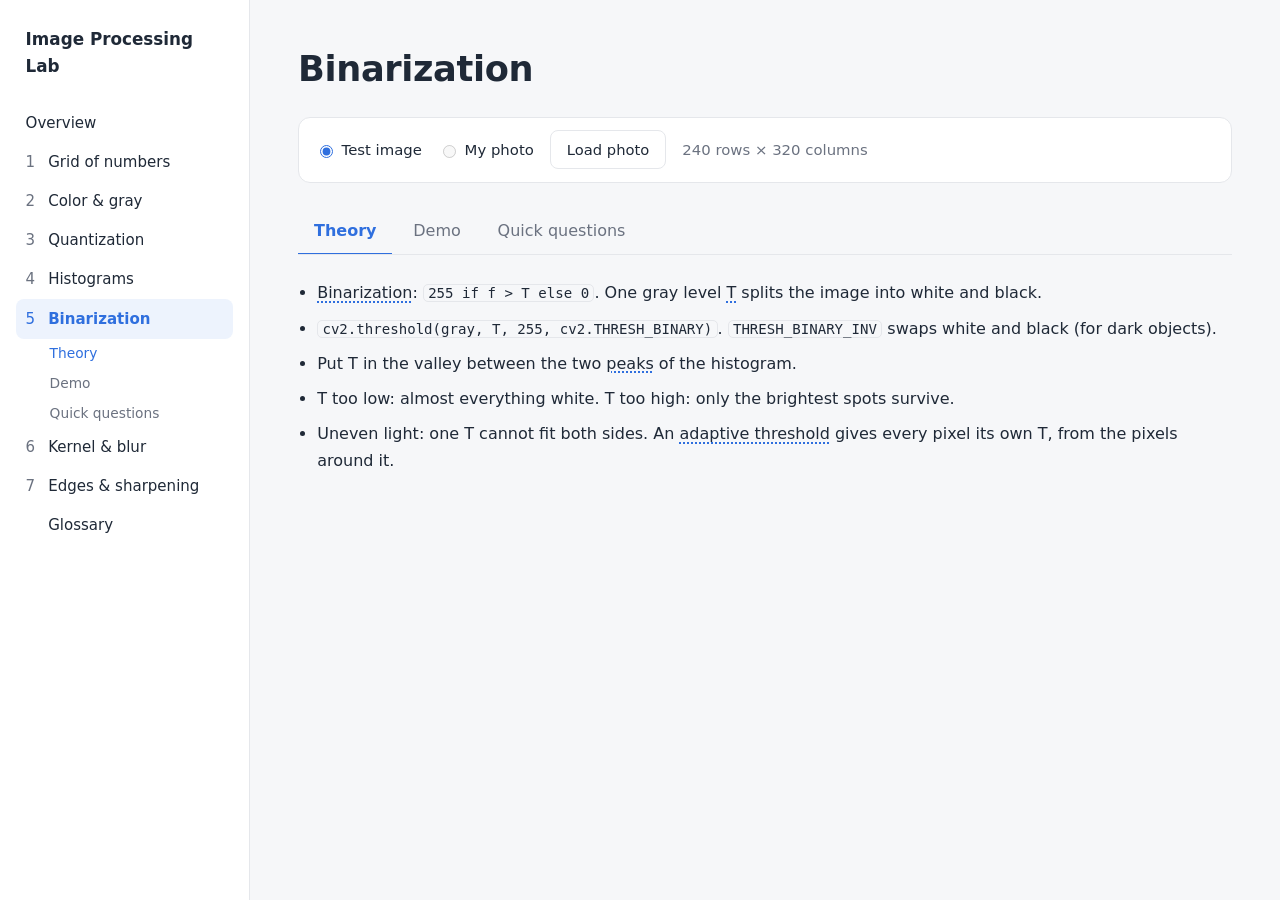
==== binarization.html @ 9d5de4fe "Section 7: code games instead of exercises, no quick questions - Fill in the blanks (Sobel and magni" ====
<!doctype html>
<html lang="en">
<head>
  <meta charset="utf-8">
  <meta name="viewport" content="width=device-width, initial-scale=1">
  <title>Binarization · Image Processing Lab</title>
  <link rel="stylesheet" href="css/style.css?v=20261104">
</head>
<body data-page="binarization">
<main>
  <h1>Binarization</h1>
  <div id="image-bar"></div>

  <!-- ============ Theory ============ -->
  <section class="part" id="theory" data-title="Theory">
    <ul class="points">
      <li><span class="term" data-term="binarization">Binarization</span>: <code>255 if f &gt; T else 0</code>. One gray level <span class="term" data-term="threshold">T</span> splits the image into white and black.</li>
      <li><code>cv2.threshold(gray, T, 255, cv2.THRESH_BINARY)</code>. <code>THRESH_BINARY_INV</code> swaps white and black (for dark objects).</li>
      <li>Put T in the valley between the two <span class="term" data-term="peak">peaks</span> of the histogram.</li>
      <li>T too low: almost everything white. T too high: only the brightest spots survive.</li>
      <li>Uneven light: one T cannot fit both sides. An <span class="term" data-term="adaptive-threshold">adaptive threshold</span> gives every pixel its own T, from the pixels around it.</li>
    </ul>
  </section>

  <!-- ============ Demo ============ -->
  <section class="part" id="demo" data-title="Demo">
    <div class="controls" style="margin-top:0">
      <label>T <input type="range" id="b-t" min="0" max="255" value="128"> <b id="b-t-val">128</b></label>
      <label><input type="checkbox" id="b-inv"> INV</label>
    </div>
    <div class="grid-2">
      <div>
        <canvas id="b-hist" style="width:100%;background:var(--surface);border:1px solid var(--border);border-radius:8px"></canvas>
        <p class="caption" id="b-stats"></p>
      </div>
      <canvas id="b-image" style="width:100%;border-radius:8px;border:1px solid var(--border)"></canvas>
    </div>
  </section>

  <!-- ============ Quick questions ============ -->
  <section class="part" id="nocode" data-title="Quick questions">
    <div id="game-click-valley"></div>
    <div id="game-which-t"></div>
    <div class="quiz">
      <p class="q">T = 20 on a normal photo gives…</p>
      <div class="choices">
        <button type="button" data-correct>almost all white</button>
        <button type="button">almost all black</button>
        <button type="button">half and half</button>
      </div>
      <p class="explain" hidden>Almost every pixel is brighter than 20, so it becomes 255.</p>
    </div>
    <div class="quiz">
      <p class="q">The left half of a page is in shadow. Which works better?</p>
      <div class="choices">
        <button type="button">one threshold T</button>
        <button type="button" data-correct>an adaptive threshold</button>
      </div>
      <p class="explain" hidden>Each pixel is compared with its own neighbourhood, so the shadow does not matter.</p>
    </div>
  </section>
</main>
<script src="js/test-image.js?v=20261104"></script>
<script src="js/glossary-data.js?v=20261104"></script>
<script src="js/core.js?v=20261104"></script>
<script src="js/games.js?v=20261104"></script>
<script src="js/pages/binarization.js?v=20261104"></script>
</body>
</html>
---- css/style.css ----
/* Image Processing Lab - one stylesheet for the whole site.
   Light theme only. The whole palette is four colors:
     text (dark gray), muted (gray for hints and borders),
     accent (blue: links, buttons, "correct"), alert (red: only for "wrong").
   Everything else is white or a very light gray background. */

:root {
  --bg: #f6f7f9;          /* page background */
  --surface: #ffffff;     /* cards */
  --text: #1f2937;
  --muted: #6b7280;
  --border: #e5e7eb;
  --accent: #2f6fde;
  --accent-soft: #edf3fd;
  --alert: #d64545;
  --alert-soft: #fdf1f1;
  --radius: 12px;
  --sans: system-ui, -apple-system, "Segoe UI", Roboto, sans-serif;
  --mono: ui-monospace, "SF Mono", Menlo, Consolas, monospace;
  color-scheme: light;
}

* { box-sizing: border-box; }
html { -webkit-text-size-adjust: 100%; scroll-padding-top: 24px; }
body { margin: 0; background: var(--bg); color: var(--text); font: 16px/1.65 var(--sans); }
h1, h2, h3 { line-height: 1.25; font-weight: 650; letter-spacing: -.01em; }
h1 { font-size: clamp(1.7rem, 3.4vw, 2.2rem); margin: .2em 0 .4em; }
h2 { font-size: 1.35rem; margin: 3rem 0 1rem; }
h3 { font-size: 1.05rem; margin: 1.8rem 0 .5rem; }
a { color: var(--accent); text-decoration: none; }
a:hover { text-decoration: underline; }
p { margin: .7em 0; }
code { font-family: var(--mono); font-size: .88em; background: var(--bg); border: 1px solid var(--border); padding: 0 .3em; border-radius: 5px; }
canvas { display: block; max-width: 100%; height: auto; }
button, select, input { font: inherit; color: inherit; }
input[type=range], input[type=radio], input[type=checkbox] { accent-color: var(--accent); }
img { max-width: 100%; }

/* ---------- dashboard layout: sidebar + content ---------- */
.layout { display: grid; grid-template-columns: 250px minmax(0, 1fr); min-height: 100vh; }
.sidebar { position: sticky; top: 0; height: 100vh; overflow-y: auto; background: var(--surface); border-right: 1px solid var(--border); padding: 1.6rem 1rem; }
.brand { display: block; font-weight: 700; color: var(--text); font-size: 1.05rem; padding: 0 .6rem 1.4rem; }
.brand:hover { text-decoration: none; }
.side-nav a { display: block; color: var(--text); padding: .45rem .6rem; border-radius: 8px; font-size: .94rem; }
.side-nav a:hover { background: var(--bg); text-decoration: none; }
.side-nav a.current { background: var(--accent-soft); color: var(--accent); font-weight: 600; }
.side-nav .num { display: inline-block; width: 1.5em; color: var(--muted); font-weight: 400; }
.side-nav a.current .num { color: var(--accent); }
.side-nav .sub a { font-size: .86rem; color: var(--muted); padding: .22rem .6rem .22rem 2.1rem; }
.side-nav .sub a:hover { color: var(--text); background: none; }
.side-label { font-size: .72rem; text-transform: uppercase; letter-spacing: .08em; color: var(--muted); padding: 1.2rem .6rem .3rem; }
.menu-btn { display: none; }

main { padding: 2.5rem 3rem 4rem; max-width: 1080px; width: 100%; }
.site-footer { grid-column: 2; color: var(--muted); font-size: .85rem; padding: 0 3rem 2rem; }

@media (max-width: 900px) {
  .layout { grid-template-columns: minmax(0, 1fr); }
  .sidebar { z-index: 20; height: auto; padding: .7rem 16px; display: flex; flex-wrap: wrap; align-items: center; border-right: 0; border-bottom: 1px solid var(--border); }
  .brand { padding: 0; margin-right: auto; }
  .menu-btn { display: inline-block; background: var(--surface); border: 1px solid var(--border); border-radius: 8px; padding: .25rem .8rem; cursor: pointer; }
  .side-nav { display: none; width: 100%; padding-top: .6rem; max-height: 75vh; overflow-y: auto; }
  .side-nav.open { display: block; }
  main { padding: 1.5rem 16px 3rem; }
  .site-footer { grid-column: 1; padding: 0 16px 2rem; }
}

/* ---------- page header ---------- */
.section-num { color: var(--muted); font-size: .8rem; letter-spacing: .08em; text-transform: uppercase; margin: 0; }
.lead { font-size: 1.08rem; color: var(--muted); max-width: 44em; }

/* ---------- image picker ---------- */
.image-bar { display: flex; flex-wrap: wrap; align-items: center; gap: .6rem 1rem; background: var(--surface); border: 1px solid var(--border); border-radius: var(--radius); padding: .8rem 1rem; margin: 1.6rem 0; font-size: .93rem; }
.image-bar .label { font-weight: 600; }
.image-bar label { display: inline-flex; gap: .35rem; align-items: center; }
.image-bar .status, .image-bar .private { color: var(--muted); }
.image-bar .private { font-size: .82rem; width: 100%; }

/* ---------- boxes ---------- */
.card, .game, .exercise, .quiz { background: var(--surface); border: 1px solid var(--border); border-radius: var(--radius); padding: 1.3rem 1.4rem; margin: 1.2rem 0; }
.analogy { background: var(--surface); border: 1px solid var(--border); border-left: 3px solid var(--accent); border-radius: 0 var(--radius) var(--radius) 0; padding: .8rem 1.1rem; margin: 1.2rem 0; }
.analogy::before { content: "Everyday picture"; display: block; font-size: .72rem; text-transform: uppercase; letter-spacing: .08em; color: var(--muted); margin-bottom: .2rem; }
.callout { background: var(--accent-soft); border-radius: var(--radius); padding: .8rem 1.1rem; margin: 1.2rem 0; }
.formula { font-family: Georgia, serif; font-style: italic; font-size: 1.1rem; text-align: center; padding: .9rem; background: var(--surface); border: 1px solid var(--border); border-radius: var(--radius); margin: 1.2rem 0; overflow-x: auto; }
.grid-2 { display: grid; grid-template-columns: repeat(auto-fit, minmax(280px, 1fr)); gap: 1.4rem; align-items: start; }
.grid-3 { display: grid; grid-template-columns: repeat(auto-fit, minmax(200px, 1fr)); gap: 1rem; align-items: start; }
.row-3 { display: grid; grid-template-columns: repeat(3, minmax(0, 1fr)); gap: .8rem; }
.grid-2 > .card, .grid-3 > .card { margin: 0; }
.figure { margin: 0; }
.figure canvas { width: 100%; border-radius: 8px; border: 1px solid var(--border); }
.figure figcaption, .caption { font-size: .85rem; color: var(--muted); margin-top: .4rem; text-align: center; }
.pixelated { image-rendering: pixelated; image-rendering: crisp-edges; }
.controls { display: flex; flex-wrap: wrap; gap: .7rem 1.4rem; align-items: center; margin: .8rem 0; }
.controls label { display: flex; align-items: center; gap: .5rem; }
.controls input[type=range] { width: 160px; max-width: 45vw; }
.controls label { max-width: 100%; flex-wrap: wrap; }
.controls select { max-width: 100%; padding: .3rem .5rem; border: 1px solid var(--border); border-radius: 8px; background: var(--surface); }
.readout { white-space: pre-wrap; font-family: var(--mono); font-size: .88rem; background: var(--surface); border: 1px solid var(--border); padding: .6rem .8rem; border-radius: 8px; min-height: 2.4em; }
.btn { background: var(--accent); color: #fff; border: 1px solid var(--accent); border-radius: 8px; padding: .4rem 1rem; cursor: pointer; font-weight: 600; font-size: .92rem; }
.btn:hover { filter: brightness(1.05); }
.btn.secondary { background: var(--surface); color: var(--text); border-color: var(--border); font-weight: 500; }
.btn.secondary:hover { border-color: var(--muted); }
.btn:disabled { opacity: .5; cursor: default; }
.file-btn { position: relative; overflow: hidden; display: inline-block; }
.file-btn input { position: absolute; inset: 0; opacity: 0; cursor: pointer; }

/* ---------- glossary terms ---------- */
.term { text-decoration: underline dotted var(--accent) 1.5px; text-underline-offset: 3px; cursor: help; }
.term:focus-visible { outline: 2px solid var(--accent); border-radius: 3px; }
.term-pop { position: absolute; z-index: 50; max-width: 300px; background: var(--surface); color: var(--text); border: 1px solid var(--border); padding: .7rem .9rem; border-radius: 10px; font-size: .88rem; line-height: 1.5; box-shadow: 0 8px 24px rgba(31, 41, 55, .12); }
.term-pop a { display: inline-block; margin-top: .25rem; }
.term-list { display: flex; flex-wrap: wrap; gap: .5rem; padding: 0; list-style: none; }
.term-list li { background: var(--surface); border: 1px solid var(--border); border-radius: 999px; padding: .15rem .8rem; font-size: .92rem; }

/* ---------- code ---------- */
.code { position: relative; background: var(--surface); border: 1px solid var(--border); border-radius: var(--radius); margin: 1rem 0; }
.code pre { margin: 0; padding: 1rem 1.1rem; overflow-x: auto; font: .85rem/1.6 var(--mono); color: var(--text); white-space: pre; }
.code .copy { position: absolute; top: .5rem; right: .5rem; font-size: .75rem; padding: .1rem .55rem; border-radius: 6px; border: 1px solid var(--border); background: var(--surface); color: var(--muted); cursor: pointer; }
.code .copy:hover { color: var(--text); }
.code .filename { font: .75rem var(--mono); color: var(--muted); padding: .6rem 1.1rem 0; }
.tok-kw { color: var(--accent); }
.tok-com { color: var(--muted); font-style: italic; }
.code-notes { display: grid; grid-template-columns: minmax(0, 1.4fr) minmax(0, 1fr); gap: 1.4rem; align-items: start; }
@media (max-width: 760px) { .code-notes { grid-template-columns: minmax(0, 1fr); } }
.line-notes { list-style: none; padding: 0; margin: 1rem 0; font-size: .92rem; }
.line-notes li { padding: .2rem 0 .7rem; border-bottom: 1px solid var(--border); margin-bottom: .7rem; }
.line-notes li:last-child { border-bottom: 0; }
.line-notes code { overflow-wrap: anywhere; }

/* ---------- games ---------- */
.game-head { display: flex; align-items: center; gap: .3rem 1rem; flex-wrap: wrap; }
.game-type { width: 100%; font-size: .72rem; letter-spacing: .08em; text-transform: uppercase; color: var(--muted); }
.game h3 { margin: 0; flex: 1 1 auto; }
.game .task { margin: .5rem 0 1rem; color: var(--muted); }
.feedback { margin-top: 1rem; padding: .7rem .9rem; border-radius: 8px; display: none; }
.feedback.show { display: block; }
.feedback.good { background: var(--accent-soft); color: var(--accent); }
.feedback.bad { background: var(--alert-soft); color: var(--alert); }
.feedback.info { background: var(--bg); color: var(--text); }
.feedback strong { white-space: pre-wrap; }
.feedback .why { color: var(--text); display: block; margin-top: .2rem; }
.live-code pre { white-space: pre-wrap; }
.live-code select, .live-code input { font: inherit; font-family: var(--mono); background: var(--surface); border: 1px solid var(--accent); border-radius: 6px; padding: 0 .25rem; color: var(--accent); }
.live-code input[type=number] { width: 4.6em; }
.live-code input[type=range] { vertical-align: middle; width: 120px; }
.blank-ok { background: var(--accent-soft) !important; }
.blank-bad { border-color: var(--alert) !important; background: var(--alert-soft) !important; color: var(--alert) !important; }
.live-out { margin-top: .8rem; }

.lines { list-style: none; padding: 0; margin: .6rem 0 1rem; font: .85rem/1.45 var(--mono); }
.lines li { display: flex; align-items: center; gap: .4rem; background: var(--surface); border: 1px solid var(--border); border-radius: 8px; margin: .35rem 0; padding: .3rem .4rem; }
.lines li pre { margin: 0; flex: 1; min-width: 0; font: inherit; white-space: pre-wrap; overflow-wrap: anywhere; }
.lines li.dragging { opacity: .6; border-style: dashed; border-color: var(--accent); }
.lines li.ok { border-color: var(--accent); }
.lines li.wrong { border-color: var(--alert); background: var(--alert-soft); }
.lines .handle { touch-action: none; cursor: grab; color: var(--muted); padding: 0 .3rem; user-select: none; }
.lines .mv { border: 1px solid var(--border); background: var(--surface); border-radius: 6px; cursor: pointer; padding: 0 .45rem; color: var(--muted); }

.bug-lines { list-style: none; padding: 0; margin: .6rem 0; font: .85rem/1.45 var(--mono); }
.bug-lines li { padding: .35rem .7rem; border: 1px solid transparent; border-radius: 8px; cursor: pointer; background: var(--bg); margin: .25rem 0; white-space: pre-wrap; overflow-wrap: anywhere; }
.bug-lines li:hover { border-color: var(--border); background: var(--surface); }
.bug-lines li.wrong { border-color: var(--alert); background: var(--alert-soft); }
.bug-lines li.ok { border-color: var(--accent); background: var(--accent-soft); }

.options { display: grid; grid-template-columns: repeat(auto-fit, minmax(150px, 1fr)); gap: .7rem; margin: .8rem 0; }
.option { border: 1px solid var(--border); background: var(--surface); border-radius: 10px; padding: .55rem .8rem; cursor: pointer; text-align: left; font-family: var(--mono); font-size: .9rem; }
.option:hover:not(:disabled) { border-color: var(--accent); }
.option.ok { border-color: var(--accent); background: var(--accent-soft); }
.option.wrong { border-color: var(--alert); background: var(--alert-soft); }
.option canvas { width: 100%; margin-bottom: .3rem; border-radius: 6px; border: 1px solid var(--border); }

.match-grid { display: grid; grid-template-columns: repeat(auto-fit, minmax(200px, 1fr)); gap: 1rem; margin: .6rem 0 1.2rem; }
.match-item { border: 1px solid var(--border); border-radius: 10px; padding: .6rem; background: var(--surface); }
.match-item.ok { border-color: var(--accent); }
.match-item.wrong { border-color: var(--alert); }
.match-item select { width: 100%; margin-top: .5rem; padding: .3rem; border-radius: 8px; border: 1px solid var(--border); background: var(--surface); }
.match-item canvas { width: 100%; border-radius: 6px; }
.match-item .code { margin: 0; }
.match-item .code pre { font-size: .78rem; padding: .6rem; white-space: pre-wrap; }
.tag { display: inline-block; font-weight: 600; color: var(--muted); font-size: .85rem; margin-bottom: .3rem; }

.click-stage { position: relative; display: block; max-width: 640px; }
.click-stage canvas { cursor: crosshair; width: 100%; border-radius: 8px; }
/* every picture in a game gets a thin frame, so white parts do not blend into the card */
.game canvas { border: 1px solid var(--border); border-radius: 8px; }
.score { font-size: .85rem; color: var(--muted); }
.game-body > .btn { margin-top: .8rem; }

/* ---------- exercises and quizzes ---------- */
.exercise details { margin: 1rem 0; }
.exercise summary { cursor: pointer; font-weight: 600; color: var(--accent); }
.expected table { border-collapse: collapse; width: 100%; font-size: .9rem; margin: .4rem 0 .8rem; }
.expected th { text-align: left; font-weight: 600; color: var(--muted); font-size: .8rem; }
.expected th, .expected td { border-bottom: 1px solid var(--border); padding: .5rem .6rem; vertical-align: top; }
.expected td.val { font-family: var(--mono); white-space: pre; }
.expected .table-wrap { overflow-x: auto; }

.quiz .q { font-weight: 600; margin-top: 0; }
.quiz .choices { display: grid; gap: .5rem; }
.quiz .choices button { text-align: left; border: 1px solid var(--border); background: var(--surface); border-radius: 10px; padding: .5rem .8rem; cursor: pointer; }
.quiz .choices button:hover:not(:disabled) { border-color: var(--accent); }
.quiz .choices button.ok { border-color: var(--accent); background: var(--accent-soft); }
.quiz .choices button.wrong { border-color: var(--alert); background: var(--alert-soft); }

/* ---------- section-specific pieces ---------- */
.inspector-zoom { border-collapse: collapse; font: .72rem var(--mono); margin: .5rem 0; }
.inspector-zoom td { width: 2.8em; height: 2.2em; text-align: center; border: 1px solid rgba(128, 128, 128, .3); }
.inspector-zoom td.center { outline: 2px solid var(--accent); outline-offset: -2px; }
.inspector-zoom th { font-weight: 400; color: var(--muted); padding: 0 .3rem; }
.swatch { width: 100%; height: 90px; border-radius: 10px; border: 1px solid var(--border); }
.steps { display: grid; gap: .5rem; }
.step { background: var(--surface); border: 1px solid var(--border); border-radius: 10px; padding: .6rem .8rem; font-family: var(--mono); font-size: .86rem; }
.step b { font-family: var(--sans); }
.fs-grid { border-collapse: collapse; font: .78rem var(--mono); margin: .5rem 0; }
.fs-grid td { width: 3.6em; height: 2.7em; text-align: center; border: 1px solid rgba(128, 128, 128, .35); }
.fs-grid td.current { outline: 3px solid var(--alert); outline-offset: -3px; }
.fs-grid td.target { outline: 3px dashed var(--accent); outline-offset: -3px; }
.fs-grid td small { display: block; font-size: .7rem; font-weight: 700; color: var(--accent); background: rgba(255, 255, 255, .85); }
.fs-grid.diagram { margin: 1.2rem auto; }
.fs-grid.diagram td { background: var(--surface); }
.fs-grid.diagram td.done { background: var(--bg); color: var(--muted); }
.fs-grid.diagram td.me { background: var(--accent); color: #fff; }
.mark-current { outline: 3px solid var(--alert); padding: 0 .3em; }
.mark-target { outline: 3px dashed var(--accent); padding: 0 .3em; }
.legend-dot { display: inline-block; width: .8em; height: .8em; border-radius: 2px; vertical-align: middle; margin-right: .3em; border: 1px solid var(--border); }

.notes-placeholder { border: 1px dashed var(--muted); border-radius: var(--radius); padding: 1.2rem 1.4rem; background: var(--surface); margin-top: 2rem; }
.notes-placeholder h2 { margin-top: 0; }

.cards { display: grid; grid-template-columns: repeat(auto-fit, minmax(240px, 1fr)); gap: 1.2rem; margin: 1.2rem 0; }
.cards a.card { color: inherit; margin: 0; transition: border-color .15s; }
.cards a.card:hover { text-decoration: none; border-color: var(--accent); }
.cards .num { color: var(--accent); font-weight: 700; font-size: .85rem; }
.cards h3 { margin: .4rem 0 .3rem; }
.cards p { color: var(--muted); font-size: .93rem; margin: 0; }

.pager { display: flex; justify-content: space-between; gap: 1rem; margin-top: 3.5rem; border-top: 1px solid var(--border); padding-top: 1.2rem; flex-wrap: wrap; }
.letters { display: flex; flex-wrap: wrap; gap: .3rem; }
.letters a { display: inline-block; min-width: 2rem; text-align: center; padding: .15rem .4rem; border: 1px solid var(--border); border-radius: 8px; background: var(--surface); }
.glossary dt { font-weight: 650; font-size: 1.02rem; margin-top: 1.1rem; }
.glossary dd { margin: .2rem 0 0; }
.glossary dd a { font-size: .88rem; }
.glossary .letter h2 { color: var(--muted); font-size: 1rem; margin: 2.2rem 0 0; border-bottom: 1px solid var(--border); padding-bottom: .3rem; }
.glossary dt:target, .glossary dt:target + dd { background: var(--accent-soft); border-radius: 6px; padding-left: .5rem; }

/* phones: slightly smaller code so more of each line fits */
@media (max-width: 600px) {
  .lines, .bug-lines, .code pre { font-size: .78rem; }
  .card, .game, .exercise, .quiz { padding: 1rem; }
}

/* ---------- tabs: one part of a topic at a time ---------- */
.tabs { display: flex; gap: .3rem; border-bottom: 1px solid var(--border); margin: 1.4rem 0 1.6rem; overflow-x: auto; overflow-y: hidden; } /* scrolls sideways on narrow phones only */
.tabs a { padding: .55rem 1rem; color: var(--muted); border-bottom: 2px solid transparent; margin-bottom: -1px; white-space: nowrap; }
.tabs a:hover { color: var(--text); text-decoration: none; }
.tabs a.active { color: var(--accent); border-bottom-color: var(--accent); font-weight: 600; }
.side-nav .sub a.active { color: var(--accent); }
.part > :first-child { margin-top: 0; }
.points { padding-left: 1.2rem; margin: 0; }
.points li { margin: .55rem 0; }
.part h2 { font-size: 1.1rem; margin: 2rem 0 .6rem; }
.quiz, .exercise { position: relative; }
.corner-reset { position: absolute; top: 1.3rem; right: 1.4rem; }   /* same spot as the Reset of the games */
@media (max-width: 600px) { .corner-reset { top: 1rem; right: 1rem; } }
.quiz .q, .exercise > h3 { padding-right: 5.5rem; }

[hidden] { display: none !important; }

/* ---------- filtering labs (sections 6 and 7) ---------- */
.diagram-svg { display: block; width: 100%; max-width: 640px; height: auto; margin: 1.2rem 0; border: 1px solid var(--border); border-radius: var(--radius); }
.presets { display: flex; flex-wrap: wrap; gap: .4rem; margin: .4rem 0 1rem; }
.kernel-edit { border-collapse: collapse; margin: 0 0 .6rem; }
.kernel-edit td { padding: 2px; }
.kernel-edit input { width: 4.2em; padding: .35rem .3rem; text-align: center; font-family: var(--mono); border: 1.5px solid #534AB7; border-radius: 6px; background: #f1f0fc; }
.kernel-edit input.blank-bad { border-color: var(--alert); background: var(--alert-soft); }
.readout.calc { font-family: inherit; white-space: normal; }
.calc-grid { border-collapse: collapse; margin: .5rem 0; font: .8rem var(--mono); }
.calc-grid td { border: 1px solid var(--border); padding: .3rem .45rem; text-align: center; }
.calc-grid td.outside { color: var(--muted); background: var(--bg); }
.calc-grid .coef { color: #534AB7; }
canvas.clickable { cursor: crosshair; }
.num-grid { border-collapse: collapse; margin: 0 auto; font: .8rem var(--mono); }
.num-grid td { width: 2.6em; height: 2.2em; text-align: center; border: 1px solid #fff; }
.slide-demo { display: flex; flex-wrap: wrap; gap: 1rem 1.6rem; align-items: flex-start; margin: .6rem 0 1rem; }
.slide-demo .figure { margin: 0; }
.table-scroll { overflow-x: auto; max-width: 100%; }
.num-grid.slide td { width: 2.4em; height: 2em; font-size: .78rem; }
.num-grid td.pad { background: #e7e5df; color: var(--muted); font-style: italic; }
.num-grid td.empty { background: var(--bg); cursor: pointer; }
.num-grid td.win { box-shadow: inset 0 0 0 1px #000; }
.num-grid td.center { box-shadow: inset 0 0 0 2.5px #000; font-weight: 700; }
.num-grid td.current { box-shadow: inset 0 0 0 2.5px #3B6D11; font-weight: 700; }
#ks-out td { cursor: pointer; }
.num-grid.kernel td { background: #AFA9EC; border: 1.5px solid #534AB7; width: 2.4em; height: 2em; }
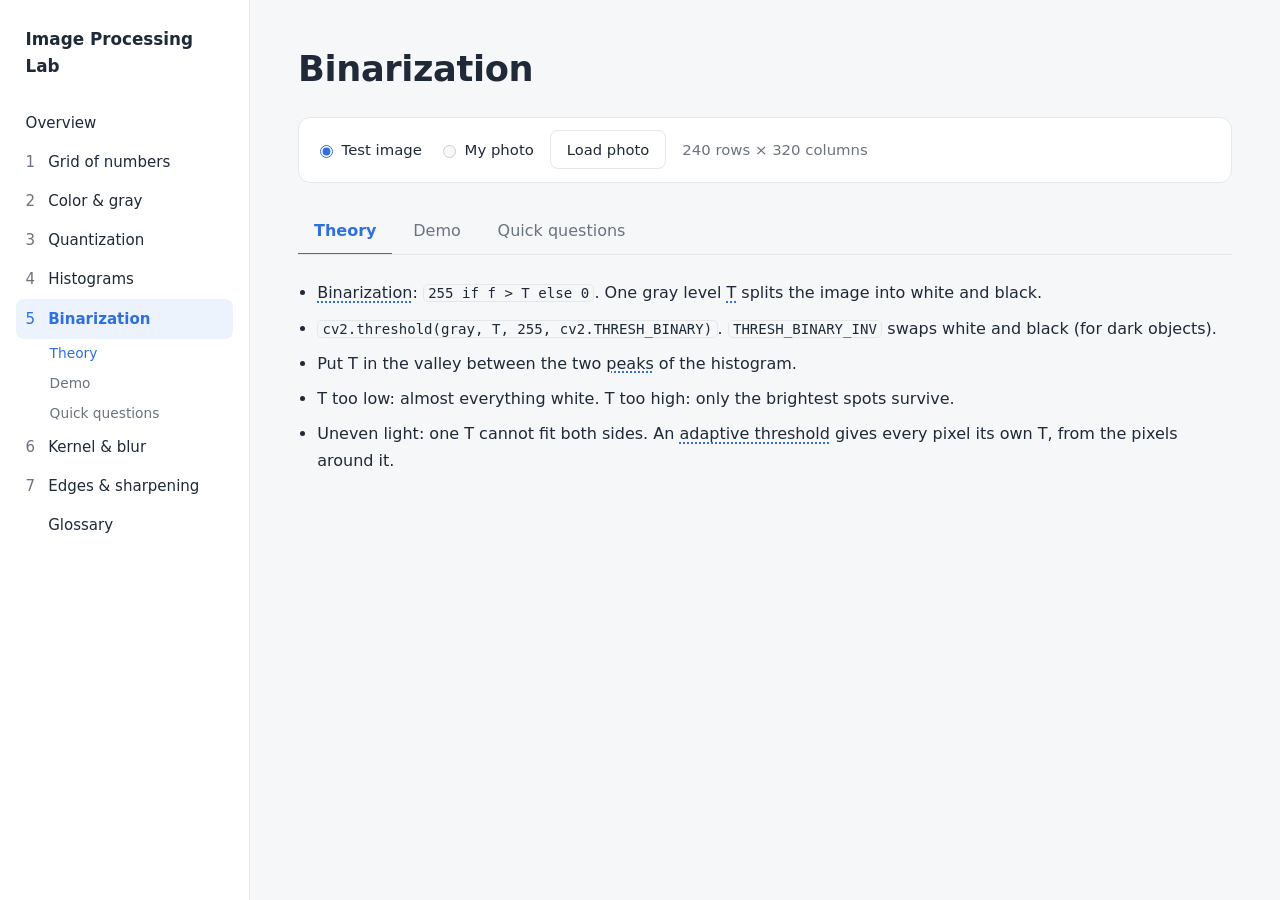
==== commit 481e4f16: "Fewer demo controls in sections 6 and 7 Each demo has one choice; no per-demo image pickers, extra s" ====
--- a/binarization.html
+++ b/binarization.html
@@ -4,7 +4,7 @@
   <meta charset="utf-8">
   <meta name="viewport" content="width=device-width, initial-scale=1">
   <title>Binarization · Image Processing Lab</title>
-  <link rel="stylesheet" href="css/style.css?v=20261104">
+  <link rel="stylesheet" href="css/style.css?v=20261107">
 </head>
 <body data-page="binarization">
 <main>
@@ -60,10 +60,10 @@
     </div>
   </section>
 </main>
-<script src="js/test-image.js?v=20261104"></script>
-<script src="js/glossary-data.js?v=20261104"></script>
-<script src="js/core.js?v=20261104"></script>
-<script src="js/games.js?v=20261104"></script>
-<script src="js/pages/binarization.js?v=20261104"></script>
+<script src="js/test-image.js?v=20261107"></script>
+<script src="js/glossary-data.js?v=20261107"></script>
+<script src="js/core.js?v=20261107"></script>
+<script src="js/games.js?v=20261107"></script>
+<script src="js/pages/binarization.js?v=20261107"></script>
 </body>
 </html>
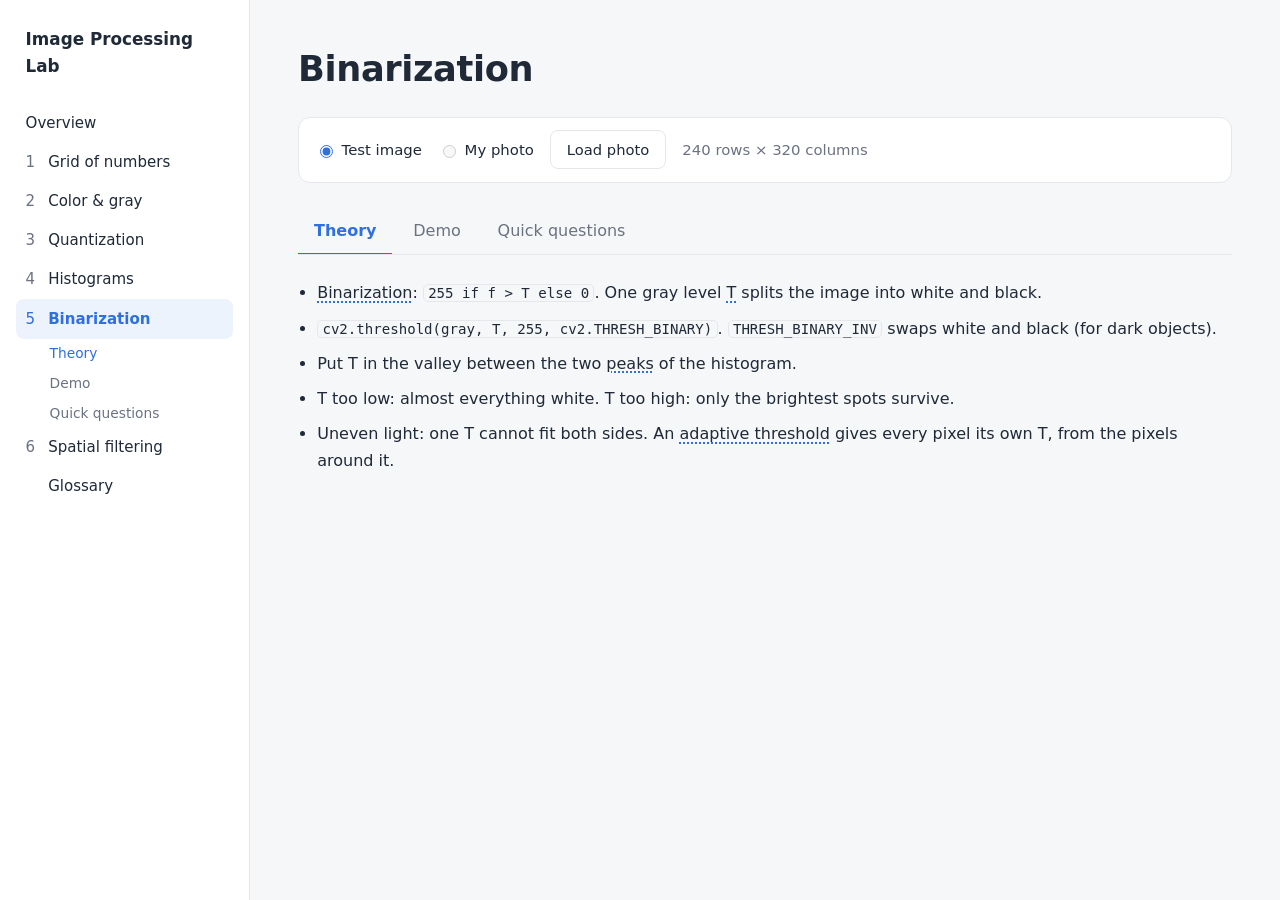
==== commit d9ee3024: "Merge lab 5 into one page: Spatial filtering - spatial.html with six topic tabs (Kernel, Borders, Bl" ====
--- a/binarization.html
+++ b/binarization.html
@@ -4,7 +4,7 @@
   <meta charset="utf-8">
   <meta name="viewport" content="width=device-width, initial-scale=1">
   <title>Binarization · Image Processing Lab</title>
-  <link rel="stylesheet" href="css/style.css?v=20261107">
+  <link rel="stylesheet" href="css/style.css?v=20261108">
 </head>
 <body data-page="binarization">
 <main>
@@ -60,10 +60,10 @@
     </div>
   </section>
 </main>
-<script src="js/test-image.js?v=20261107"></script>
-<script src="js/glossary-data.js?v=20261107"></script>
-<script src="js/core.js?v=20261107"></script>
-<script src="js/games.js?v=20261107"></script>
-<script src="js/pages/binarization.js?v=20261107"></script>
+<script src="js/test-image.js?v=20261108"></script>
+<script src="js/glossary-data.js?v=20261108"></script>
+<script src="js/core.js?v=20261108"></script>
+<script src="js/games.js?v=20261108"></script>
+<script src="js/pages/binarization.js?v=20261108"></script>
 </body>
 </html>
--- a/css/style.css
+++ b/css/style.css
@@ -292,3 +292,15 @@
 .num-grid td.current { box-shadow: inset 0 0 0 2.5px #3B6D11; font-weight: 700; }
 #ks-out td { cursor: pointer; }
 .num-grid.kernel td { background: #AFA9EC; border: 1.5px solid #534AB7; width: 2.4em; height: 2em; }
+
+/* ---------- spatial filtering page: story, one technical line, demo captions ---------- */
+.story { font-size: 1.02rem; max-width: 46em; }
+.tech { font-size: .92rem; color: var(--muted); border-left: 3px solid #AFA9EC; padding: .2rem 0 .2rem .8rem; max-width: 46em; }
+.look { margin: .4rem 0 .2rem; }
+.live { background: var(--accent-soft); border-radius: 8px; padding: .6rem .9rem; margin: .8rem 0 0; }
+.caption-left { display: block; font-size: .85rem; color: var(--muted); margin: .5rem 0 0; }
+.tools { border-collapse: collapse; font-size: .9rem; margin: 1rem 0; }
+.tools th, .tools td { border-bottom: 1px solid var(--border); padding: .45rem .6rem; text-align: left; vertical-align: top; }
+.tools th { color: var(--muted); font-weight: 600; font-size: .8rem; }
+canvas.bars { width: 100%; max-width: 760px; border: 1px solid var(--border); border-radius: 8px; margin: .6rem 0; }
+.part > .exercise, .part > .quiz { margin-top: 1.6rem; }
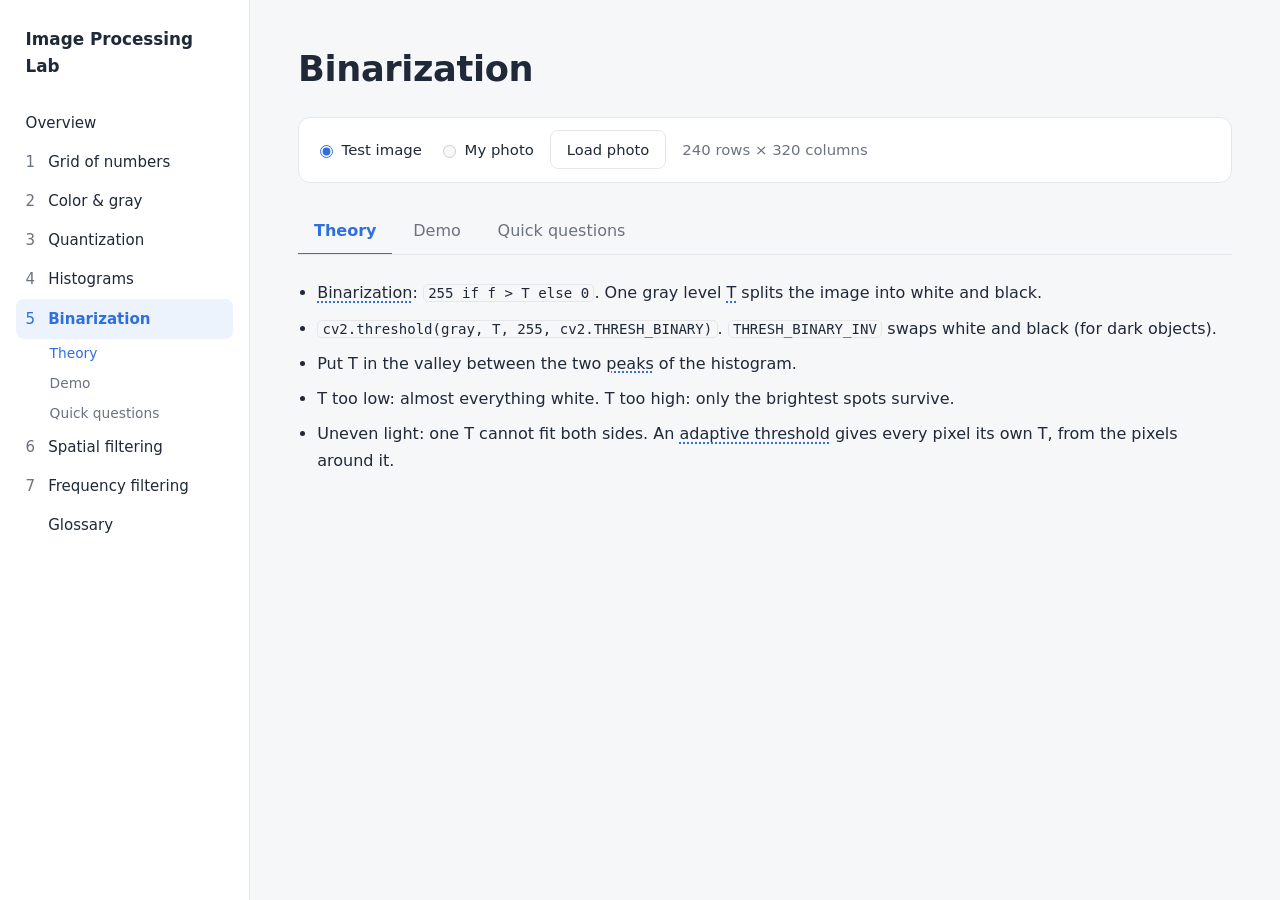
==== commit bfaa5a50: "Add section 7: Frequency filtering - frequency.html: layers and the spectrum on top (row and image a" ====
--- a/binarization.html
+++ b/binarization.html
@@ -4,7 +4,7 @@
   <meta charset="utf-8">
   <meta name="viewport" content="width=device-width, initial-scale=1">
   <title>Binarization · Image Processing Lab</title>
-  <link rel="stylesheet" href="css/style.css?v=20261108">
+  <link rel="stylesheet" href="css/style.css?v=20261113">
 </head>
 <body data-page="binarization">
 <main>
@@ -60,10 +60,10 @@
     </div>
   </section>
 </main>
-<script src="js/test-image.js?v=20261108"></script>
-<script src="js/glossary-data.js?v=20261108"></script>
-<script src="js/core.js?v=20261108"></script>
-<script src="js/games.js?v=20261108"></script>
-<script src="js/pages/binarization.js?v=20261108"></script>
+<script src="js/test-image.js?v=20261113"></script>
+<script src="js/glossary-data.js?v=20261113"></script>
+<script src="js/core.js?v=20261113"></script>
+<script src="js/games.js?v=20261113"></script>
+<script src="js/pages/binarization.js?v=20261113"></script>
 </body>
 </html>
--- a/css/style.css
+++ b/css/style.css
@@ -304,3 +304,5 @@
 .tools th { color: var(--muted); font-weight: 600; font-size: .8rem; }
 canvas.bars { width: 100%; max-width: 760px; border: 1px solid var(--border); border-radius: 8px; margin: .6rem 0; }
 .part > .exercise, .part > .quiz { margin-top: 1.6rem; }
+.intro { margin-bottom: 2.4rem; }
+canvas.spectrum { background: #000; }
